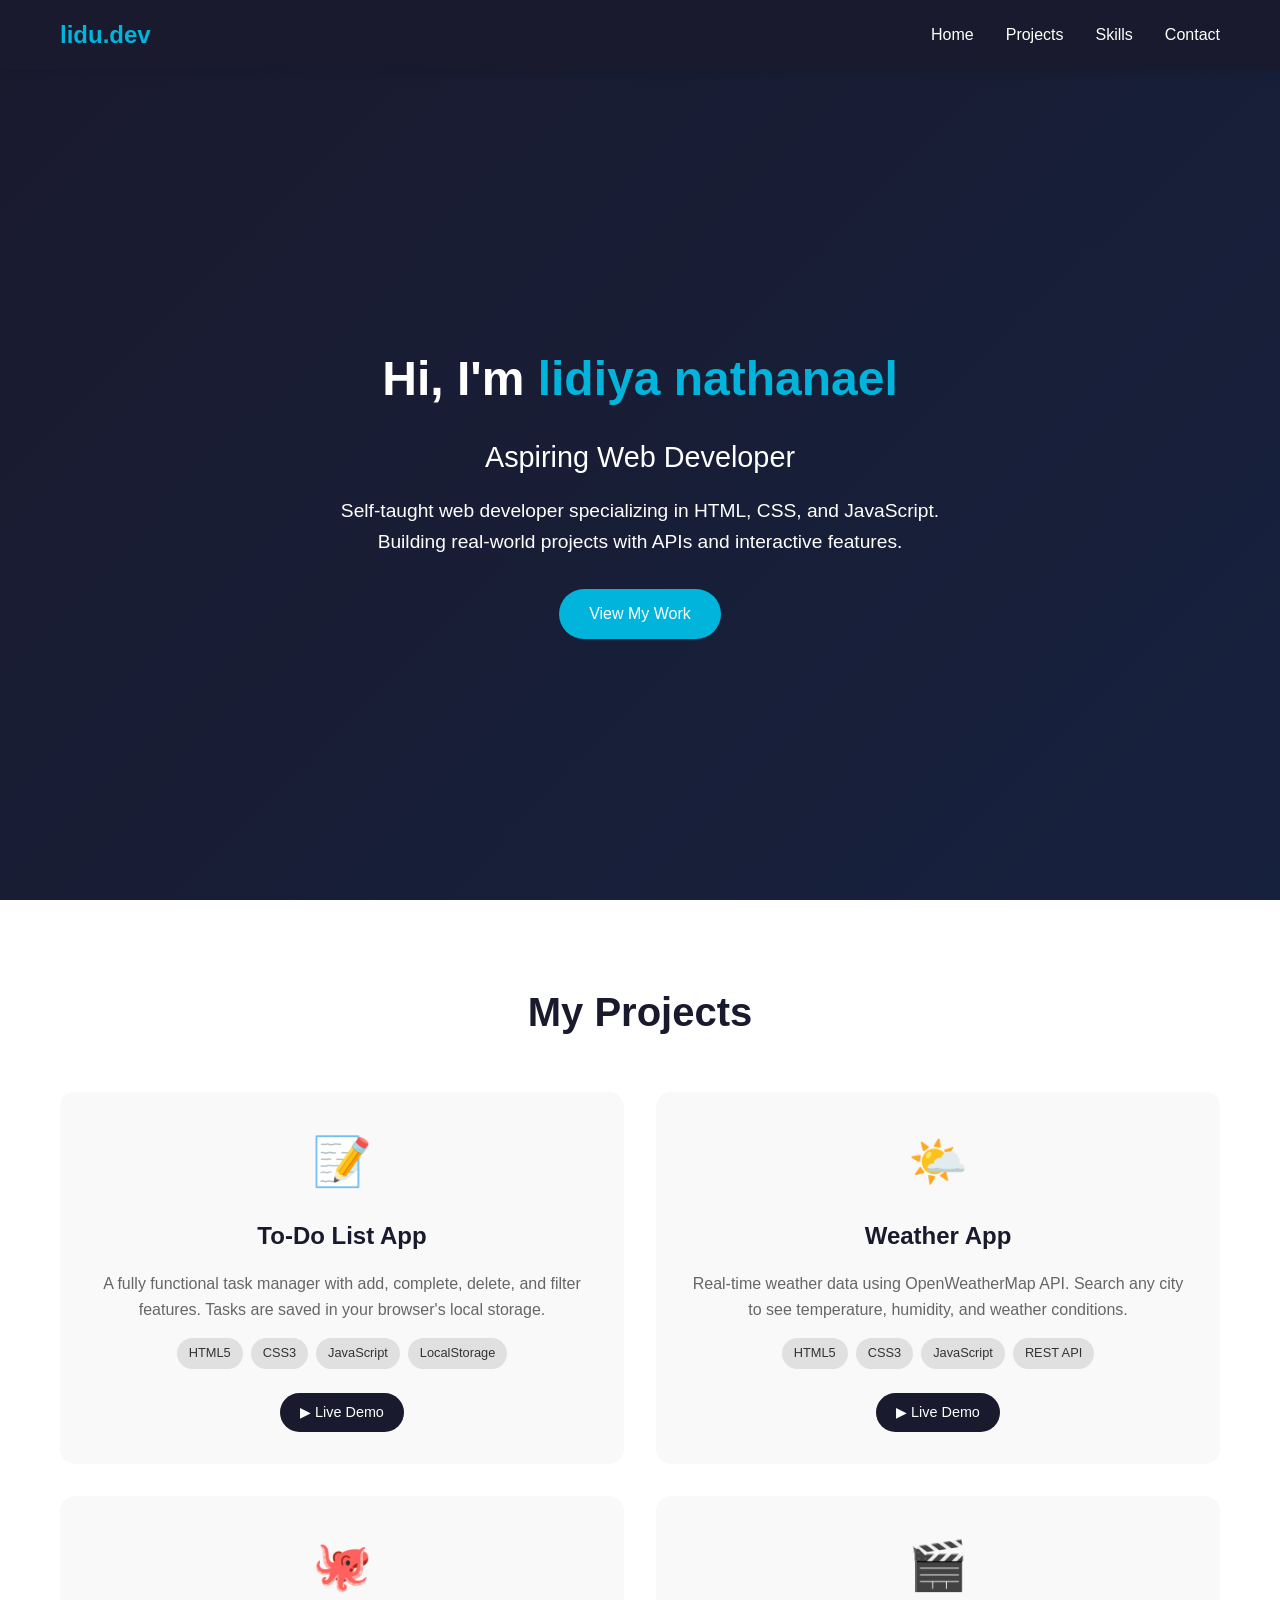
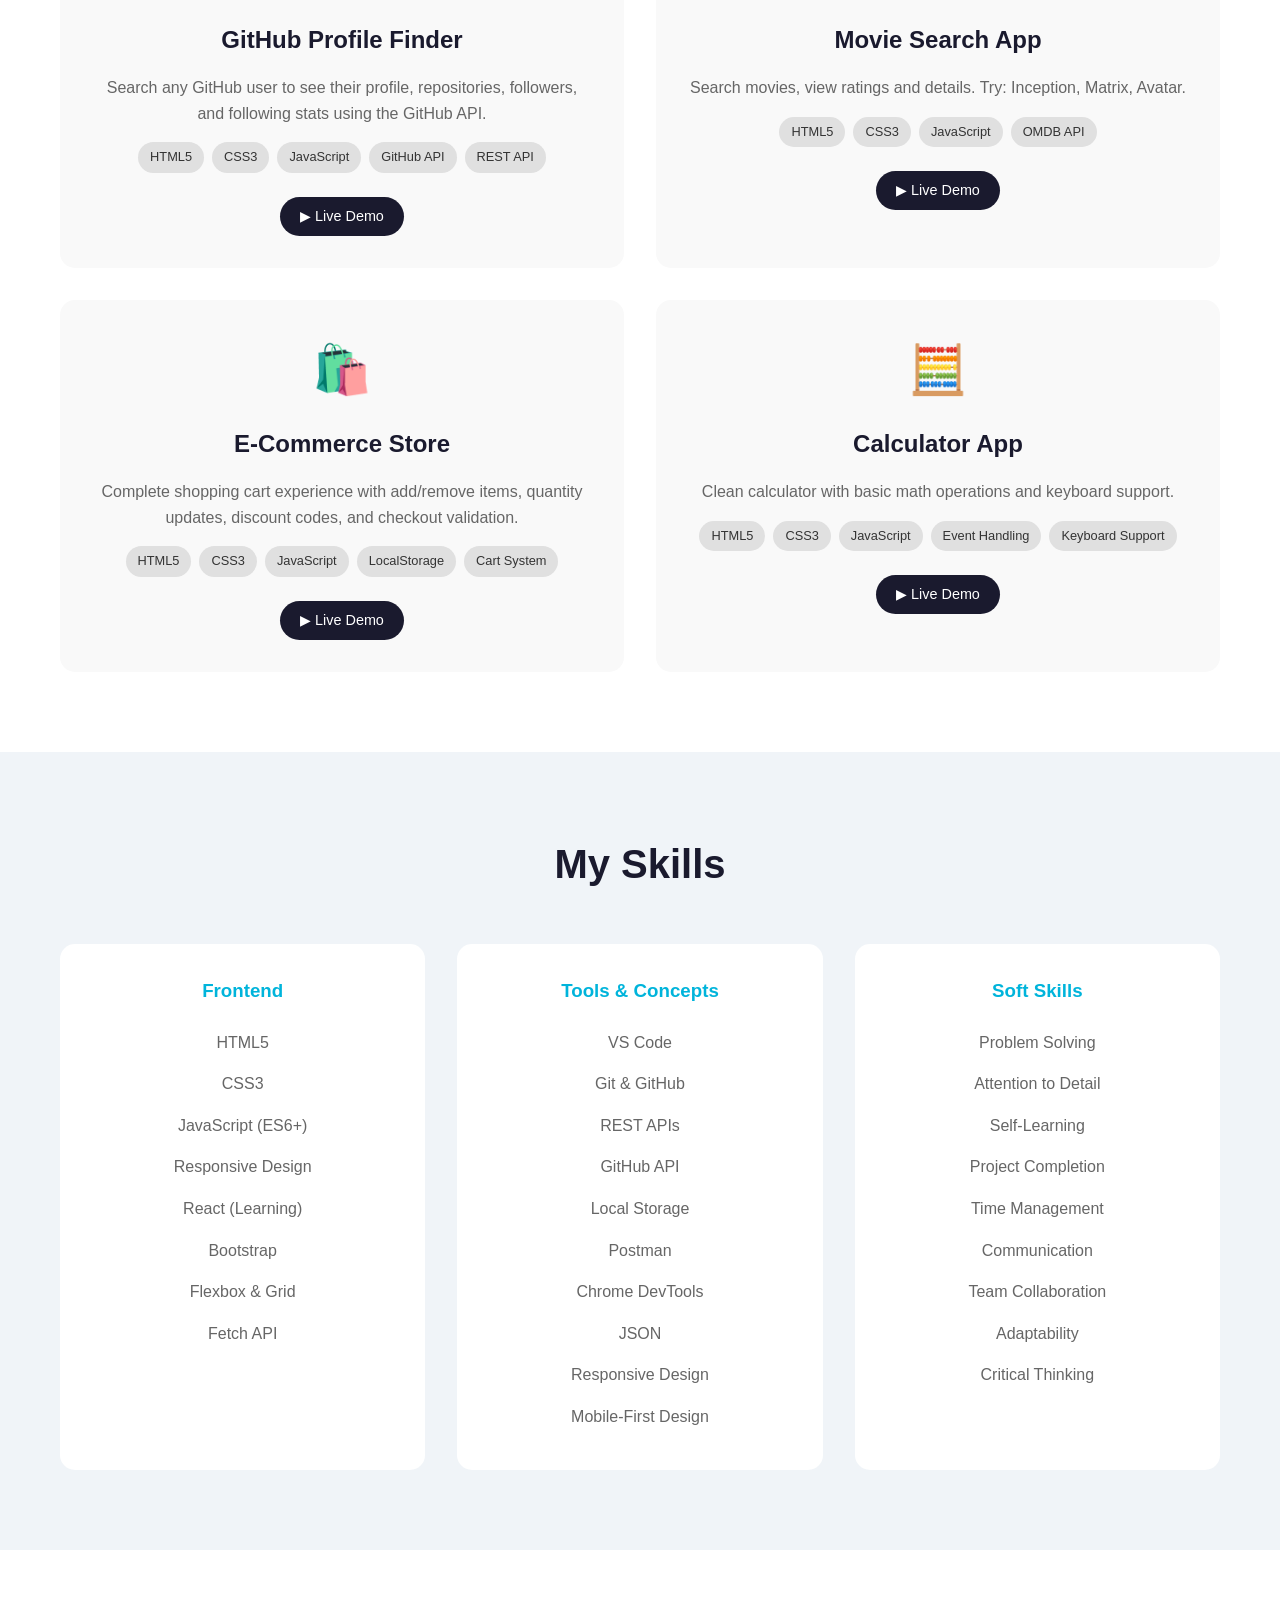
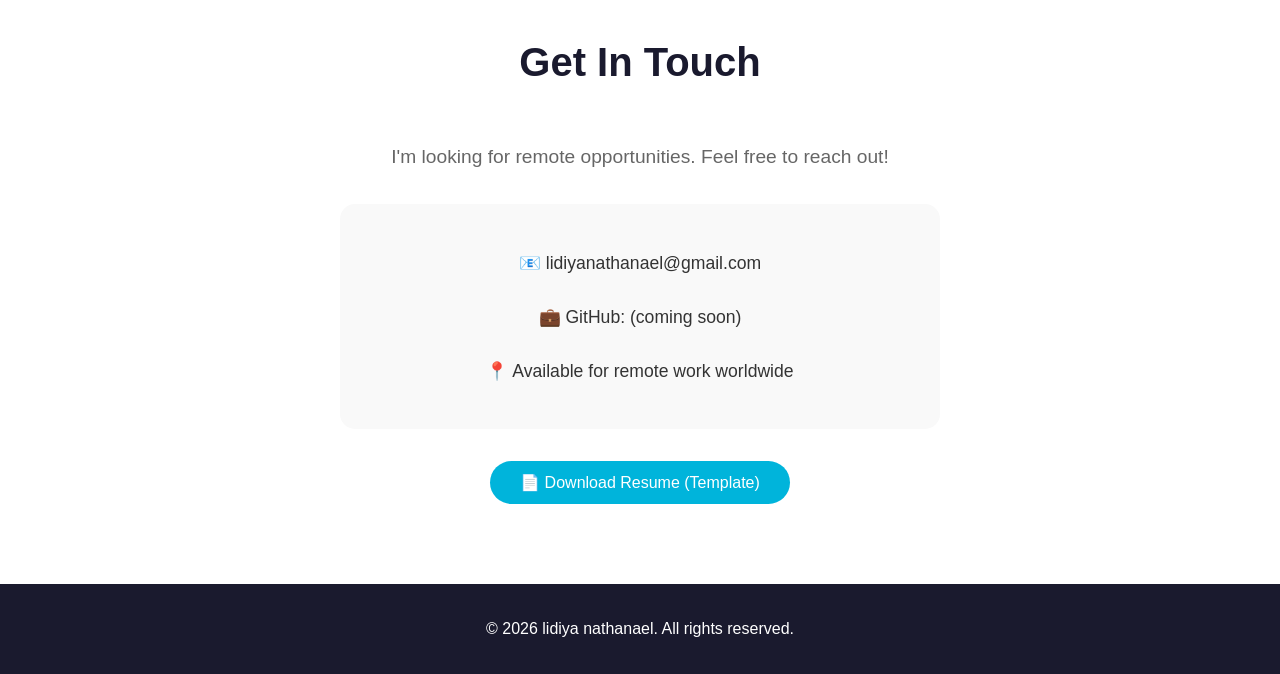
==== index.html @ fe790a36 "Complete portfolio with all files" ====
<!DOCTYPE html>
<html lang="en">
<head>
    <meta charset="UTF-8">
    <meta name="viewport" content="width=device-width, initial-scale=1.0">
    <title>lidu.dev | Web Developer Portfolio</title>
    <link rel="stylesheet" href="style.css">
</head>
<body>
    <!-- Navigation Bar -->
    <nav>
        <div class="container nav-container">
            <div class="logo">lidu.dev</div>
            <ul class="nav-links">
                <li><a href="#home">Home</a></li>
                <li><a href="#projects">Projects</a></li>
                <li><a href="#skills">Skills</a></li>
                <li><a href="#contact">Contact</a></li>
            </ul>
            <div class="hamburger">☰</div>
        </div>
    </nav>

    <!-- Hero Section -->
    <section id="home" class="hero">
        <div class="container">
            <h1>Hi, I'm <span class="highlight">lidiya nathanael</span></h1>
            <h2>Aspiring Web Developer</h2>
            <p class="bio">Self-taught web developer specializing in HTML, CSS, and JavaScript. Building real-world projects with APIs and interactive features.</p>
            <a href="#projects" class="btn">View My Work</a>
        </div>
    </section>

    <!-- Projects Section -->
    <section id="projects" class="projects">
        <div class="container">
            <h2 class="section-title">My Projects</h2>
            <div class="projects-grid">
                
                <!-- Project 1: To-Do List App -->
                <div class="project-card">
                    <div class="project-icon">📝</div>
                    <h3>To-Do List App</h3>
                    <p>A fully functional task manager with add, complete, delete, and filter features. Tasks are saved in your browser's local storage.</p>
                    <div class="tech-tags">
                        <span>HTML5</span>
                        <span>CSS3</span>
                        <span>JavaScript</span>
                        <span>LocalStorage</span>
                    </div>
                    <div class="project-links">
                        <a href="#" class="project-btn" id="openTodoBtn">▶ Live Demo</a>
                    </div>
                </div>

                <!-- Project 2: Weather App -->
                <div class="project-card">
                    <div class="project-icon">🌤️</div>
                    <h3>Weather App</h3>
                    <p>Real-time weather data using OpenWeatherMap API. Search any city to see temperature, humidity, and weather conditions.</p>
                    <div class="tech-tags">
                        <span>HTML5</span>
                        <span>CSS3</span>
                        <span>JavaScript</span>
                        <span>REST API</span>
                    </div>
                    <div class="project-links">
                        <a href="#" class="project-btn" id="openWeatherBtn">▶ Live Demo</a>
                    </div>
                </div>

                <!-- Project 3: GitHub Profile Finder -->
                <div class="project-card">
                    <div class="project-icon">🐙</div>
                    <h3>GitHub Profile Finder</h3>
                    <p>Search any GitHub user to see their profile, repositories, followers, and following stats using the GitHub API.</p>
                    <div class="tech-tags">
                        <span>HTML5</span>
                        <span>CSS3</span>
                        <span>JavaScript</span>
                        <span>GitHub API</span>
                        <span>REST API</span>
                    </div>
                    <div class="project-links">
                        <a href="#" class="project-btn" id="openGithubBtn">▶ Live Demo</a>
                    </div>
                </div>

                <!-- Project 4: Movie Search App -->
                <div class="project-card">
                    <div class="project-icon">🎬</div>
                    <h3>Movie Search App</h3>
                    <p>Search movies, view ratings and details. Try: Inception, Matrix, Avatar.</p>
                    <div class="tech-tags">
                        <span>HTML5</span>
                        <span>CSS3</span>
                        <span>JavaScript</span>
                        <span>OMDB API</span>
                    </div>
                    <div class="project-links">
                        <a href="#" class="project-btn" id="openMovieBtn">▶ Live Demo</a>
                    </div>
                </div>

                <!-- Project 5: E-Commerce Store -->
                <div class="project-card">
                    <div class="project-icon">🛍️</div>
                    <h3>E-Commerce Store</h3>
                    <p>Complete shopping cart experience with add/remove items, quantity updates, discount codes, and checkout validation.</p>
                    <div class="tech-tags">
                        <span>HTML5</span>
                        <span>CSS3</span>
                        <span>JavaScript</span>
                        <span>LocalStorage</span>
                        <span>Cart System</span>
                    </div>
                    <div class="project-links">
                        <a href="#" class="project-btn" id="openEcommerceBtn">▶ Live Demo</a>
                    </div>
                </div>

                <!-- Project 6: Calculator App -->
                <div class="project-card">
                    <div class="project-icon">🧮</div>
                    <h3>Calculator App</h3>
                    <p>Clean calculator with basic math operations and keyboard support.</p>
                    <div class="tech-tags">
                        <span>HTML5</span>
                        <span>CSS3</span>
                        <span>JavaScript</span>
                        <span>Event Handling</span>
                        <span>Keyboard Support</span>
                    </div>
                    <div class="project-links">
                        <a href="#" class="project-btn" id="openCalculatorBtn">▶ Live Demo</a>
                    </div>
                </div>

            </div>
        </div>
    </section>

    <!-- Skills Section -->
    <section id="skills" class="skills">
        <div class="container">
            <h2 class="section-title">My Skills</h2>
            <div class="skills-grid">
                <div class="skill-card">
                    <h3>Frontend</h3>
                    <ul>
                        <li>HTML5</li>
                        <li>CSS3</li>
                        <li>JavaScript (ES6+)</li>
                        <li>Responsive Design</li>
                        <li>React (Learning)</li>
                        <li>Bootstrap</li>
                        <li>Flexbox & Grid</li>
                        <li>Fetch API</li>
                    </ul>
                </div>
                <div class="skill-card">
                    <h3>Tools & Concepts</h3>
                    <ul>
                        <li>VS Code</li>
                        <li>Git & GitHub</li>
                        <li>REST APIs</li>
                        <li>GitHub API</li>
                        <li>Local Storage</li>
                        <li>Postman</li>
                        <li>Chrome DevTools</li>
                        <li>JSON</li>
                        <li>Responsive Design</li>
                        <li>Mobile-First Design</li>
                    </ul>
                </div>
                <div class="skill-card">
                    <h3>Soft Skills</h3>
                    <ul>
                        <li>Problem Solving</li>
                        <li>Attention to Detail</li>
                        <li>Self-Learning</li>
                        <li>Project Completion</li>
                        <li>Time Management</li>
                        <li>Communication</li>
                        <li>Team Collaboration</li>
                        <li>Adaptability</li>
                        <li>Critical Thinking</li>
                    </ul>
                </div>
            </div>
        </div>
    </section>

    <!-- Contact Section -->
    <section id="contact" class="contact">
        <div class="container">
            <h2 class="section-title">Get In Touch</h2>
            <p class="contact-text">I'm looking for remote opportunities. Feel free to reach out!</p>
            <div class="contact-info">
                <div class="contact-item">📧 lidiyanathanael@gmail.com</div>
                <div class="contact-item">💼 GitHub: (coming soon)</div>
                <div class="contact-item">📍 Available for remote work worldwide</div>
            </div>
            <div class="resume-section">
                <button class="btn" id="downloadResumeBtn">📄 Download Resume (Template)</button>
            </div>
        </div>
    </section>

    <!-- Footer -->
    <footer>
        <div class="container">
            <p>&copy; 2026 lidiya nathanael. All rights reserved.</p>
        </div>
    </footer>

    <script src="script.js"></script>
</body>
</html>
---- style.css ----
* {
    margin: 0;
    padding: 0;
    box-sizing: border-box;
}

body {
    font-family: 'Segoe UI', Tahoma, Geneva, Verdana, sans-serif;
    line-height: 1.6;
    color: #333;
    background: #f5f5f5;
}

.container {
    max-width: 1200px;
    margin: 0 auto;
    padding: 0 20px;
}

/* Navigation */
nav {
    background: #1a1a2e;
    color: white;
    position: fixed;
    width: 100%;
    top: 0;
    z-index: 1000;
    box-shadow: 0 2px 10px rgba(0,0,0,0.1);
}

.nav-container {
    display: flex;
    justify-content: space-between;
    align-items: center;
    padding: 1rem 20px;
}

.logo {
    font-size: 1.5rem;
    font-weight: bold;
    color: #00b4db;
}

.nav-links {
    display: flex;
    list-style: none;
    gap: 2rem;
}

.nav-links a {
    color: white;
    text-decoration: none;
    transition: color 0.3s;
}

.nav-links a:hover {
    color: #00b4db;
}

.hamburger {
    display: none;
    font-size: 1.5rem;
    cursor: pointer;
}

/* Hero Section */
.hero {
    background: linear-gradient(135deg, #1a1a2e 0%, #16213e 100%);
    color: white;
    min-height: 100vh;
    display: flex;
    align-items: center;
    text-align: center;
    padding-top: 80px;
}

.hero h1 {
    font-size: 3rem;
    margin-bottom: 1rem;
}

.highlight {
    color: #00b4db;
}

.hero h2 {
    font-size: 1.8rem;
    margin-bottom: 1rem;
    font-weight: 400;
}

.hero p {
    font-size: 1.2rem;
    max-width: 600px;
    margin: 0 auto 2rem;
}

.btn {
    display: inline-block;
    background: #00b4db;
    color: white;
    padding: 12px 30px;
    text-decoration: none;
    border-radius: 30px;
    transition: transform 0.3s, background 0.3s;
    border: none;
    cursor: pointer;
    font-size: 1rem;
}

.btn:hover {
    background: #0083b0;
    transform: translateY(-3px);
}

/* Section Titles */
.section-title {
    text-align: center;
    font-size: 2.5rem;
    margin-bottom: 3rem;
    color: #1a1a2e;
}

/* Projects Section */
.projects {
    padding: 80px 0;
    background: white;
}

.projects-grid {
    display: grid;
    grid-template-columns: 1fr 1fr;
    gap: 2rem;
}

/* Project Cards */
.project-card {
    background: #f9f9f9;
    border-radius: 15px;
    padding: 2rem;
    text-align: center;
    transition: transform 0.3s, box-shadow 0.3s;
}

.project-card:hover {
    transform: translateY(-5px);
    box-shadow: 0 10px 30px rgba(0,0,0,0.1);
}

.project-icon {
    font-size: 3rem;
    margin-bottom: 1rem;
}

.project-card h3 {
    font-size: 1.5rem;
    margin-bottom: 1rem;
    color: #1a1a2e;
}

.project-card p {
    color: #666;
    margin-bottom: 1rem;
}

.tech-tags {
    display: flex;
    flex-wrap: wrap;
    gap: 0.5rem;
    justify-content: center;
    margin-bottom: 1.5rem;
}

.tech-tags span {
    background: #e0e0e0;
    padding: 5px 12px;
    border-radius: 20px;
    font-size: 0.8rem;
    color: #333;
}

.project-btn {
    display: inline-block;
    background: #1a1a2e;
    color: white;
    padding: 8px 20px;
    text-decoration: none;
    border-radius: 25px;
    transition: background 0.3s;
    cursor: pointer;
    border: none;
    font-size: 0.9rem;
}

.project-btn:hover {
    background: #00b4db;
}

/* Skills Section */
.skills {
    padding: 80px 0;
    background: #f0f4f8;
}

.skills-grid {
    display: grid;
    grid-template-columns: repeat(auto-fit, minmax(280px, 1fr));
    gap: 2rem;
}

.skill-card {
    background: white;
    border-radius: 15px;
    padding: 2rem;
    text-align: center;
}

.skill-card h3 {
    color: #00b4db;
    margin-bottom: 1rem;
}

.skill-card ul {
    list-style: none;
    text-align: center;
}

.skill-card li {
    padding: 0.5rem 0;
    color: #666;
}

/* Contact Section */
.contact {
    padding: 80px 0;
    background: white;
    text-align: center;
}

.contact-text {
    font-size: 1.2rem;
    margin-bottom: 2rem;
    color: #666;
}

.contact-info {
    background: #f9f9f9;
    padding: 2rem;
    border-radius: 15px;
    max-width: 600px;
    margin: 0 auto 2rem;
}

.contact-item {
    padding: 0.8rem;
    font-size: 1.1rem;
    color: #333;
}

.resume-section {
    margin-top: 2rem;
}

/* Footer */
footer {
    background: #1a1a2e;
    color: white;
    text-align: center;
    padding: 2rem;
}

/* Responsive Design - Mobile */
@media (max-width: 768px) {
    .nav-links {
        display: none;
        flex-direction: column;
        position: absolute;
        top: 70px;
        left: 0;
        right: 0;
        background: #1a1a2e;
        padding: 1rem;
        text-align: center;
    }
    
    .nav-links.active {
        display: flex;
    }
    
    .hamburger {
        display: block;
    }
    
    .hero h1 {
        font-size: 2rem;
    }
    
    .hero h2 {
        font-size: 1.3rem;
    }
    
    .section-title {
        font-size: 2rem;
    }
    
    .projects-grid {
        grid-template-columns: 1fr;
    }
}
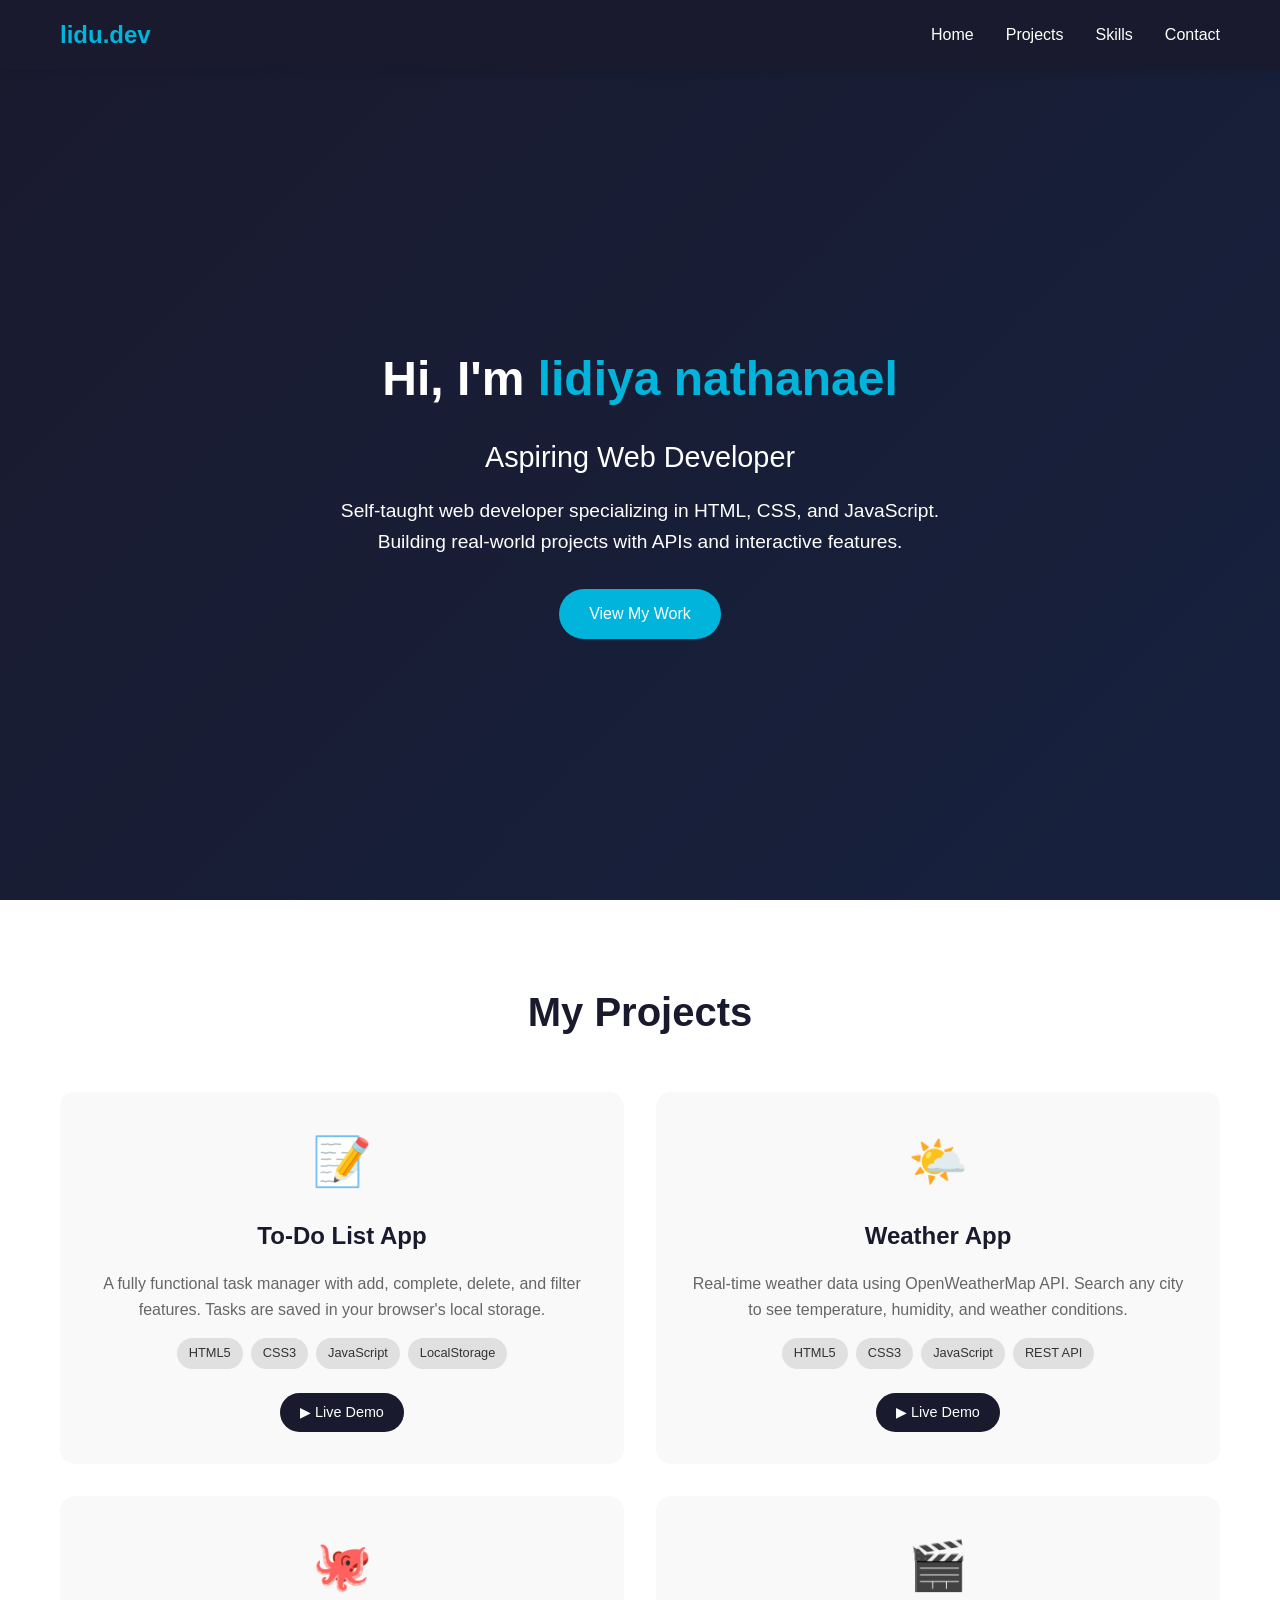
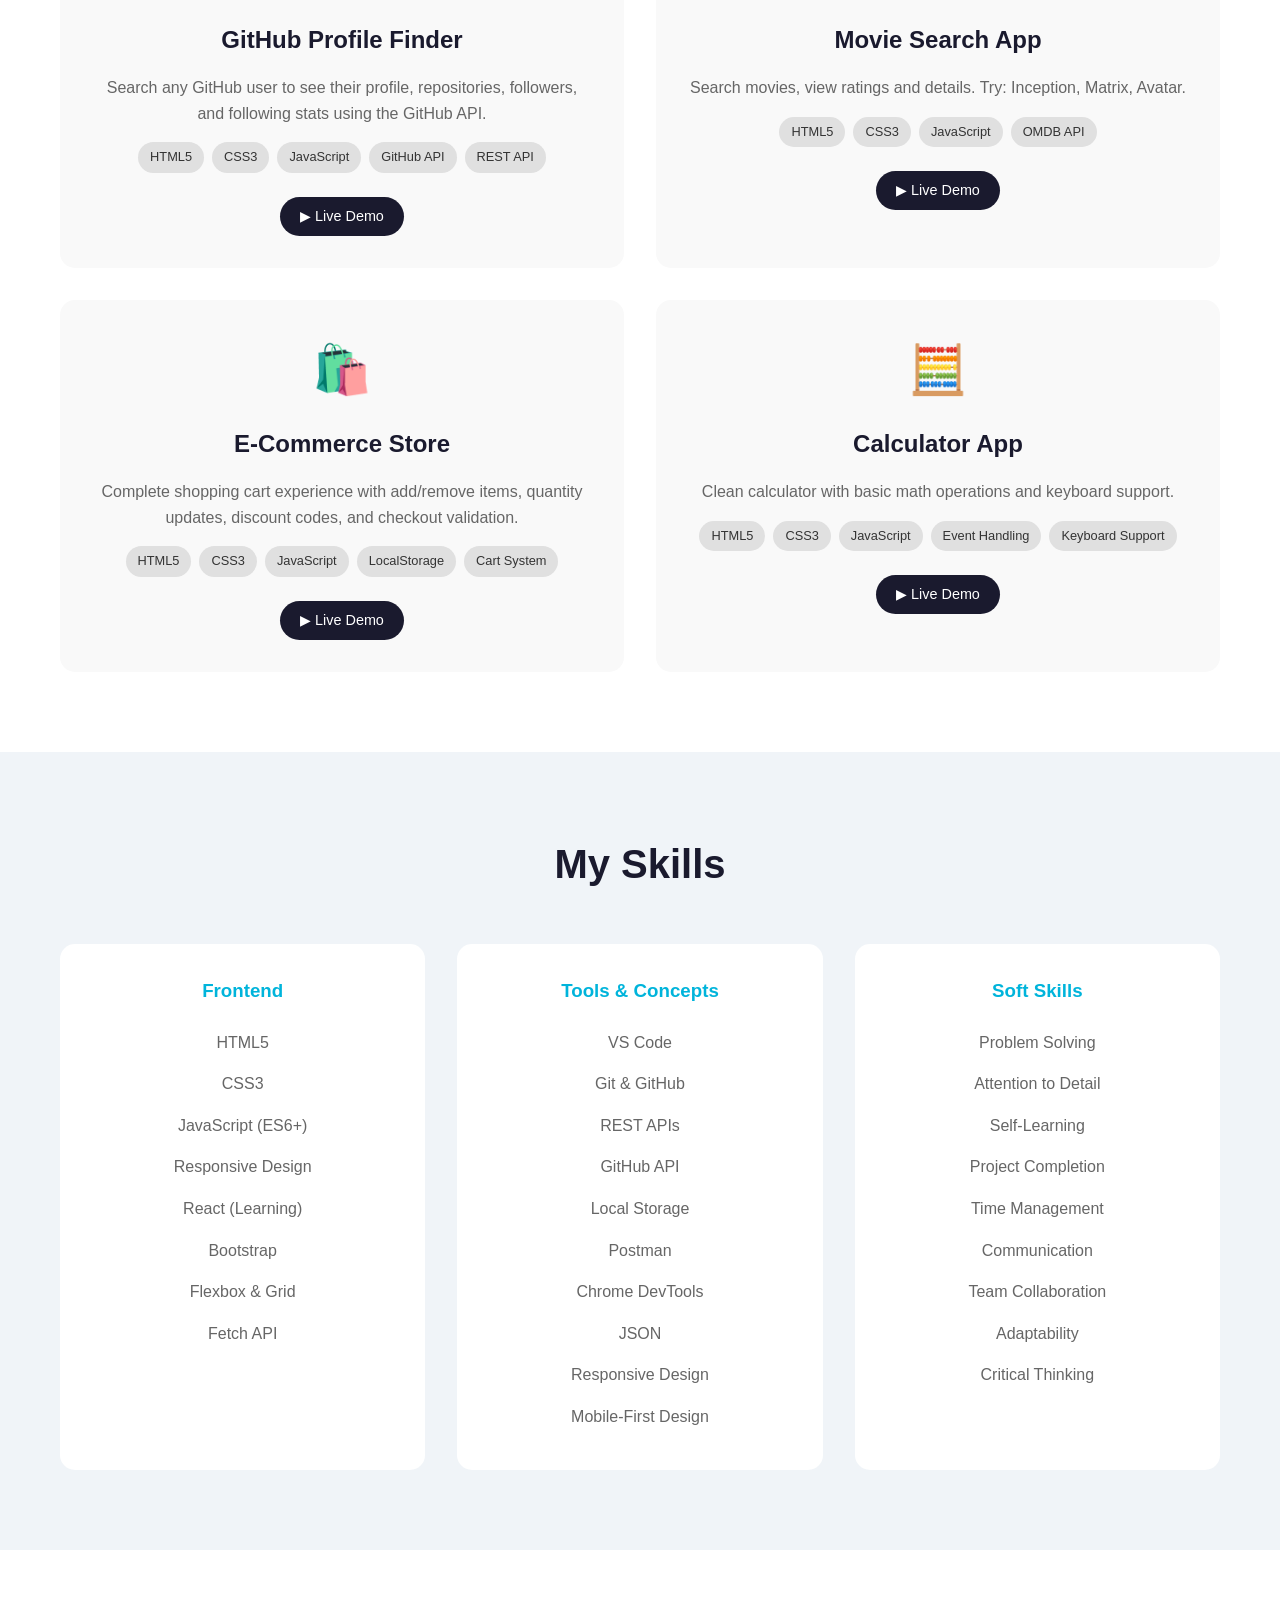
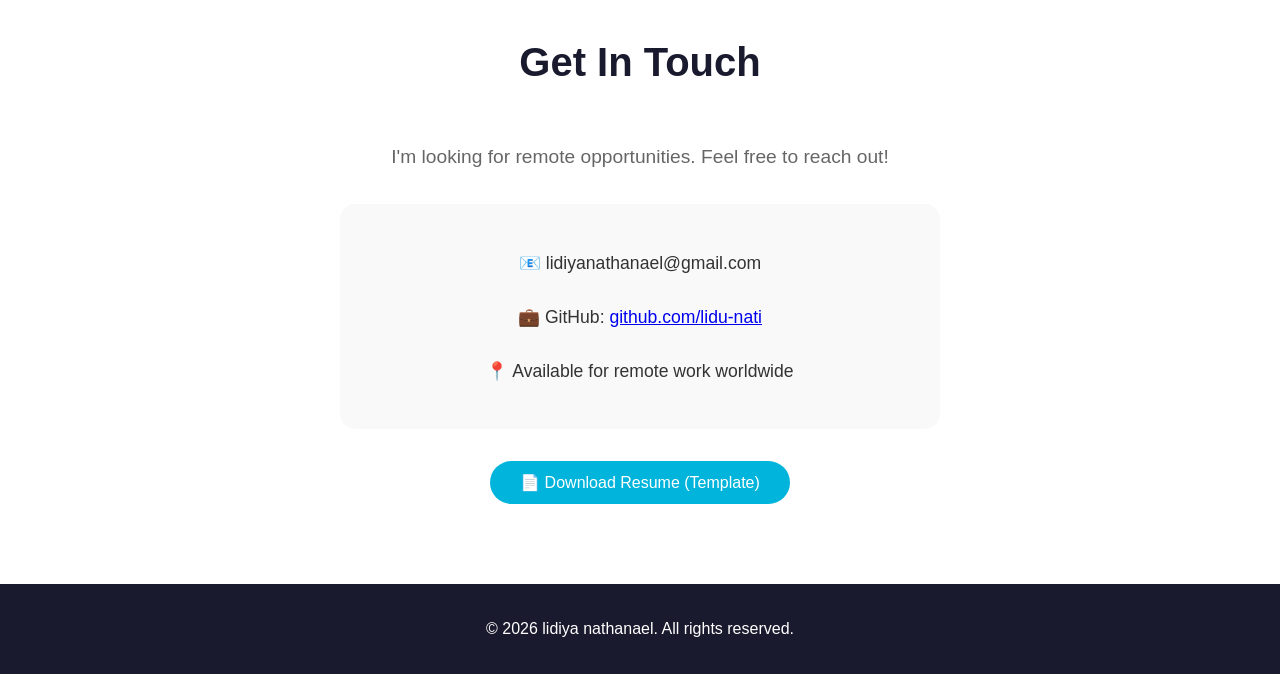
==== commit 0ad73ca0: "Fixed contact section with clean version" ====
--- a/index.html
+++ b/index.html
@@ -192,21 +192,21 @@
     </section>
 
     <!-- Contact Section -->
-    <section id="contact" class="contact">
-        <div class="container">
-            <h2 class="section-title">Get In Touch</h2>
-            <p class="contact-text">I'm looking for remote opportunities. Feel free to reach out!</p>
-            <div class="contact-info">
-                <div class="contact-item">📧 lidiyanathanael@gmail.com</div>
-                <div class="contact-item">💼 GitHub: (coming soon)</div>
-                <div class="contact-item">📍 Available for remote work worldwide</div>
-            </div>
-            <div class="resume-section">
-                <button class="btn" id="downloadResumeBtn">📄 Download Resume (Template)</button>
-            </div>
-        </div>
-    </section>
-
+<!-- Contact Section -->
+<section id="contact" class="contact">
+    <div class="container">
+        <h2 class="section-title">Get In Touch</h2>
+        <p class="contact-text">I'm looking for remote opportunities. Feel free to reach out!</p>
+        <div class="contact-info">
+            <div class="contact-item">📧 lidiyanathanael@gmail.com</div>
+            <div class="contact-item">💼 GitHub: <a href="https://github.com/lidu-nati" target="_blank">github.com/lidu-nati</a></div>
+            <div class="contact-item">📍 Available for remote work worldwide</div>
+        </div>
+        <div class="resume-section">
+            <button class="btn" id="downloadResumeBtn">📄 Download Resume (Template)</button>
+        </div>
+    </div>
+</section>
     <!-- Footer -->
     <footer>
         <div class="container">
